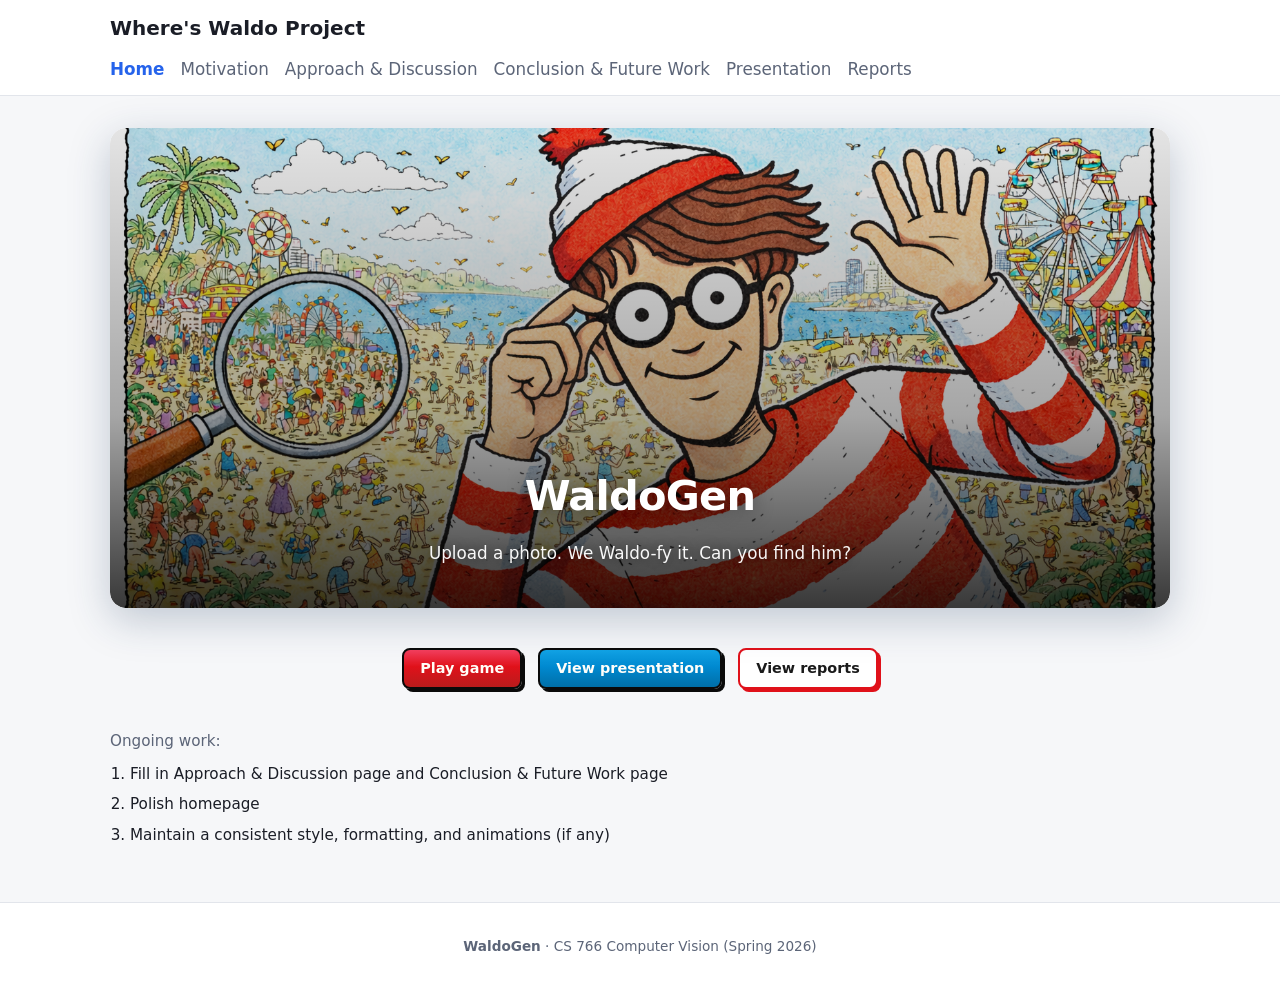
==== site/index.html @ 25983263 "final report/website" ====
<!DOCTYPE html>
<html lang="en">
<head>
  <meta charset="UTF-8" />
  <meta name="viewport" content="width=device-width, initial-scale=1" />
  <title>Home | WaldoGen</title>
  <link rel="icon" type="image/png" href="assets/tab.png?v=2" />
  <link rel="stylesheet" href="css/styles.css" />
</head>
<body>
  <header class="site-header">
    <div class="site-header-inner">
      <a class="logo" href="index.html">Where's Waldo Project</a>
      <nav aria-label="Main">
        <ul>
          <li><a href="index.html" class="active">Home</a></li>
          <li><a href="motivation.html">Motivation</a></li>
          <li><a href="approach.html">Approach &amp; Discussion</a></li>
          <li><a href="conclusion.html">Conclusion &amp; Future Work</a></li>
          <li><a href="presentation.html">Presentation</a></li>
          <li><a href="reports.html">Reports</a></li>
        </ul>
      </nav>
    </div>
  </header>

  <main class="page-home">
    <section class="banner" role="img" aria-label="WaldoGen project banner">
      <div class="banner-content">
        <h1>WaldoGen</h1>
        <p>Upload a photo. We Waldo-fy it. Can you find him?</p>
      </div>
    </section>

    <div class="home-actions">
      <a class="btn home-action-btn home-action-btn--play" href="../waldo-game/index.html">Play game</a>
      <a class="btn home-action-btn home-action-btn--presentation" href="presentation.html">View presentation</a>
      <a class="btn home-action-btn home-action-btn--reports" href="reports.html">View reports</a>
    </div>

    <div class="home-notes" aria-label="Project checklist">
      <p class="home-notes__lead">Ongoing work:</p>
      <ol class="home-notes__list">
        <li>Fill in Approach &amp; Discussion page and Conclusion &amp; Future Work page</li>
        <li>Polish homepage</li>
        <li>Maintain a consistent style, formatting, and animations (if any)</li>
      </ol>
    </div>
  </main>

  <footer class="site-footer">
    <p><strong>WaldoGen</strong> · CS 766 Computer Vision (Spring 2026)</p>
  </footer>
</body>
</html>
---- site/css/styles.css ----
:root {
  --bg: #f6f7f9;
  --surface: #ffffff;
  --text: #1a1d26;
  --muted: #5c6578;
  --accent: #2563eb;
  --accent-hover: #1d4ed8;
  --border: #e2e5eb;
  font-family: "Segoe UI", system-ui, -apple-system, sans-serif;
  line-height: 1.6;
}

*,
*::before,
*::after {
  box-sizing: border-box;
}

body {
  margin: 0;
  min-height: 100vh;
  display: flex;
  flex-direction: column;
  background: var(--bg);
  color: var(--text);
}

a {
  color: var(--accent);
  text-decoration: none;
}

a:hover {
  color: var(--accent-hover);
  text-decoration: underline;
}

.site-header {
  background: var(--surface);
  border-bottom: 1px solid var(--border);
  position: sticky;
  top: 0;
  z-index: 100;
}

.site-header-inner {
  max-width: 1100px;
  margin: 0 auto;
  padding: 0.75rem 1.25rem;
  display: flex;
  flex-wrap: wrap;
  align-items: center;
  justify-content: space-between;
  gap: 0.75rem;
}

.logo {
  font-weight: 700;
  font-size: 1.25rem;
  color: var(--text);
  text-decoration: none;
}

.logo:hover {
  color: var(--accent);
  text-decoration: none;
}

nav ul {
  list-style: none;
  margin: 0;
  padding: 0;
  display: flex;
  flex-wrap: wrap;
  gap: 0.35rem 1rem;
  align-items: center;
}

nav a {
  font-size: 1.05rem;
  color: var(--muted);
  text-decoration: none;
  padding: 0.25rem 0;
}

nav a:hover {
  color: var(--accent);
  text-decoration: none;
}

nav a.active {
  color: var(--accent);
  font-weight: 600;
}

main {
  flex: 1;
  max-width: 1100px;
  margin: 0 auto;
  padding: 2rem 1.25rem 3rem;
  width: 100%;
}

.banner {
  position: relative;
  border-radius: 16px;
  margin-bottom: 2.5rem;
  min-height: clamp(280px, 46vw, 480px);
  max-height: 520px;
  background-color: #1e3a5f;
  background-image: url("../assets/banner-waldo.png");
  background-repeat: no-repeat;
  background-size: cover;
  /* Slight vertical nudge (below 50%) so more of the upper part of the art stays in frame */
  background-position: center 14.3%;
  box-shadow: 0 12px 40px rgba(30, 58, 95, 0.25);
  overflow: hidden;
  display: flex;
  align-items: flex-end;
  justify-content: center;
}

.banner::after {
  content: "";
  position: absolute;
  inset: 0;
  background: linear-gradient(
    to top,
    rgba(0, 0, 0, 0.78) 0%,
    rgba(0, 0, 0, 0.35) 40%,
    rgba(0, 0, 0, 0.1) 100%
  );
  pointer-events: none;
  border-radius: inherit;
}

.banner-content {
  position: relative;
  z-index: 1;
  padding: 2.1rem 1.5rem 2.6rem;
  text-align: center;
  color: #fff;
  width: 100%;
}

.banner h1 {
  margin: 0 0 0.75rem;
  font-size: clamp(1.85rem, 4.5vw, 2.6rem);
  font-weight: 700;
  letter-spacing: -0.02em;
  text-shadow: 0 2px 20px rgba(0, 0, 0, 0.45);
}

.banner p {
  margin: 0 auto;
  max-width: 36rem;
  opacity: 0.96;
  font-size: 1.05rem;
  line-height: 1.5;
  text-shadow: 0 1px 12px rgba(0, 0, 0, 0.55);
}

.intro-grid {
  display: grid;
  grid-template-columns: 1fr 1fr;
  gap: 1.25rem;
  margin-bottom: 2rem;
}

@media (max-width: 720px) {
  .intro-grid {
    grid-template-columns: 1fr;
  }
}

.intro-card {
  background: var(--surface);
  border: 1px solid var(--border);
  border-radius: 12px;
  overflow: hidden;
  box-shadow: 0 4px 16px rgba(0, 0, 0, 0.06);
}

.intro-card img {
  display: block;
  width: 100%;
  height: 200px;
  object-fit: cover;
}

.intro-card .caption {
  padding: 1rem 1.15rem;
  font-size: 0.9rem;
  color: var(--muted);
}

.page-title {
  margin: 0 0 0.5rem;
  font-size: 1.85rem;
  letter-spacing: -0.02em;
}

.lead {
  color: var(--muted);
  font-size: 1.05rem;
  margin: 0 0 1.75rem;
  max-width: 42rem;
}

.content-block h2 {
  font-size: 1.15rem;
  margin: 1.75rem 0 0.65rem;
}

.content-block p,
.content-block ul {
  margin: 0 0 1rem;
  max-width: 42rem;
}

.content-block ul {
  padding-left: 1.25rem;
}

.doc-list {
  list-style: none;
  padding: 0;
  margin: 0;
}

.doc-list li {
  background: var(--surface);
  border: 1px solid var(--border);
  border-radius: 10px;
  padding: 1rem 1.25rem;
  margin-bottom: 0.75rem;
  display: flex;
  flex-wrap: wrap;
  align-items: baseline;
  justify-content: space-between;
  gap: 0.5rem;
}

.doc-list .meta {
  font-size: 0.85rem;
  color: var(--muted);
}

.btn {
  display: inline-block;
  background: var(--accent);
  color: #fff !important;
  padding: 0.45rem 1rem;
  border-radius: 8px;
  font-size: 0.9rem;
  font-weight: 600;
  text-decoration: none !important;
}

.btn:hover {
  background: var(--accent-hover);
  color: #fff !important;
  text-decoration: none !important;
}

.btn:disabled,
span.btn.disabled {
  background: #94a3b8;
  cursor: not-allowed;
  pointer-events: none;
}

.note {
  background: #eff6ff;
  border: 1px solid #bfdbfe;
  border-radius: 10px;
  padding: 1rem 1.15rem;
  font-size: 0.9rem;
  color: #1e40af;
  margin-top: 1.5rem;
  max-width: 42rem;
}

.site-footer {
  margin-top: auto;
  padding: 1.25rem;
  text-align: center;
  font-size: 0.85rem;
  color: var(--muted);
  border-top: 1px solid var(--border);
  background: var(--surface);
}

/* —— Subtitles: unified on-page (black) —— */
main h2 {
  color: var(--text);
}

/* —— Approach & discussion: two-column + pipeline grid —— */
.page-approach .page-title {
  margin-bottom: 1.25rem;
}

.page-approach__layout {
  display: grid;
  grid-template-columns: minmax(0, 1fr) 11.5rem;
  grid-template-areas: "main side";
  gap: 1.75rem 1.5rem;
  align-items: start;
  max-width: 1100px;
  margin: 0 auto;
}

.page-approach__body {
  grid-area: main;
  min-width: 0;
}

.page-approach__layout .pipeline-outline {
  grid-area: side;
}

.page-approach .pipeline-overview {
  position: relative;
  margin-bottom: 2.75rem;
  padding: 0;
  border: 2px solid #94a3b8;
  border-radius: 1rem;
  background: #ffffff;
  box-shadow: 0 4px 24px rgba(15, 23, 42, 0.06);
  scroll-margin-top: 5rem;
  overflow: hidden;
}

/* Waldo “shirt” stripe: horizontal red / white like the books */
.page-approach .pipeline-overview::before {
  content: "";
  display: block;
  height: 0.7rem;
  background: repeating-linear-gradient(90deg, #e0111a 0 0.5rem, #ffffff 0.5rem 1rem);
  border-bottom: 1px solid #0a0a0a;
}

.page-approach .pipeline-overview-title {
  margin: 0;
  padding: 1.15rem 1.35rem 0.4rem;
  font-size: 1.4rem;
  letter-spacing: -0.02em;
  font-weight: 800;
  color: #1c1917;
  text-shadow: 1px 1px 0 rgba(255, 255, 255, 0.9);
  background: linear-gradient(180deg, #e8f6fc 0%, #ffffff 100%);
}

/* Inside Method overview “card” */
.page-approach .pipeline-overview .pipeline-grid {
  margin: 0 auto 1.15rem;
  width: 100%;
  max-width: min(54rem, calc(100% - 1.4rem));
}

.pipeline-grid {
  /* Waldo palette; only .pipeline-overview card uses gray—inner lines stay black */
  --waldo-red: #e0111a;
  --waldo-red-mid: #c40e1a;
  --waldo-denim: #0089d0;
  --waldo-denim-dark: #006fa8;
  --waldo-ink: #0a0a0a;
  --pipe-ink: #1c1917;
  --pipe-bump: 3px 3px 0 0;
  position: relative;
  display: grid;
  grid-template-columns: minmax(0, 0.88fr) minmax(0, 1.18fr) minmax(0, 0.92fr);
  grid-template-areas:
    "a b c"
    "d e f";
  column-gap: 0.5rem;
  row-gap: 4.25rem;
  min-height: 22rem;
  margin: 0;
  padding: 3.1rem 1.1rem 3.35rem 1.1rem;
  border-radius: 0 0 0.75rem 0.75rem;
  border: 1px solid var(--waldo-ink);
  /* Horizontal shirt stripes + light paper */
  background:
    repeating-linear-gradient(180deg, #ffffff 0 8px, rgba(224, 17, 26, 0.09) 8px 16px),
    linear-gradient(180deg, #f0f9ff 0%, #fffafb 50%, #ffffff 100%);
  box-shadow: inset 0 1px 0 rgba(255, 255, 255, 0.9);
  overflow: visible;
  isolation: isolate;
}

/* Soft light mask */
.pipeline-grid::before {
  content: "";
  position: absolute;
  z-index: 0;
  inset: 0;
  border-radius: inherit;
  background: radial-gradient(ellipse 100% 65% at 50% 20%, rgba(255, 255, 255, 0.55) 0%, transparent 60%);
  pointer-events: none;
}

/* Path: black outer stroke + “candy” red/white (Waldo) */
.pipeline-grid::after {
  content: "";
  position: absolute;
  z-index: 0;
  inset: 0;
  border-radius: inherit;
  /* Black outer, white mid, crimson center */
  background-image: url("data:image/svg+xml,%3Csvg xmlns='http://www.w3.org/2000/svg' viewBox='0%200%20400%20320'%20fill='none'%3E%3Cpath%20d='M%2020%2085%20Q%20200%2024%20380%2085'%20stroke='%230a0a0a'%20stroke-width='7'%20stroke-linecap='round'/%3E%3Cpath%20d='M%2020%2085%20Q%20200%2024%20380%2085'%20stroke='%23ffffff'%20stroke-width='4.5'%20stroke-linecap='round'/%3E%3Cpath%20d='M%2020%2085%20Q%20200%2024%20380%2085'%20stroke='%23e0111a'%20stroke-width='2.2'%20stroke-linecap='round'/%3E%3Cpath%20d='M%20380%2085%20C%20402%20165%20125%20155%2018%20258'%20stroke='%230a0a0a'%20stroke-width='7'%20stroke-linecap='round'/%3E%3Cpath%20d='M%20380%2085%20C%20402%20165%20125%20155%2018%20258'%20stroke='%23ffffff'%20stroke-width='4.5'%20stroke-linecap='round'/%3E%3Cpath%20d='M%20380%2085%20C%20402%20165%20125%20155%2018%20258'%20stroke='%23e0111a'%20stroke-width='2.2'%20stroke-linecap='round'/%3E%3Cpath%20d='M%2018%20258%20Q%20200%20212%20382%20258'%20stroke='%230a0a0a'%20stroke-width='7'%20stroke-linecap='round'/%3E%3Cpath%20d='M%2018%20258%20Q%20200%20212%20382%20258'%20stroke='%23ffffff'%20stroke-width='4.5'%20stroke-linecap='round'/%3E%3Cpath%20d='M%2018%20258%20Q%20200%20212%20382%20258'%20stroke='%23e0111a'%20stroke-width='2.2'%20stroke-linecap='round'/%3E%3C/svg%3E");
  background-repeat: no-repeat;
  background-size: 100% 100%;
  background-position: center;
  pointer-events: none;
  opacity: 0.88;
}

.pipeline-grid .pipe-node {
  position: relative;
  z-index: 1;
  display: flex;
  align-items: center;
  justify-content: center;
  min-height: 2.85rem;
  min-width: 0;
  padding: 0.7rem 0.7rem 0.75rem;
  font-size: 0.88rem;
  font-weight: 700;
  text-align: center;
  line-height: 1.2;
  letter-spacing: 0.02em;
  color: var(--pipe-ink) !important;
  border: 2px solid var(--waldo-ink);
  border-radius: 0.9rem;
  background: #ffffff;
  background-image: repeating-linear-gradient(180deg, #ffffff 0 5px, rgba(224, 17, 26, 0.06) 5px 10px);
  box-shadow: 3px 3px 0 0 var(--waldo-ink);
  text-shadow: none;
  transition: transform 0.22s ease, box-shadow 0.22s ease;
  cursor: default;
  justify-self: center;
}

/* Step badge — round “Waldo glasses” vibe */
.pipeline-grid .pipe-node::after {
  content: attr(data-pipe-idx);
  position: absolute;
  top: -0.5rem;
  right: -0.45rem;
  min-width: 1.3rem;
  height: 1.3rem;
  padding: 0 0.2rem;
  line-height: 1.2rem;
  text-align: center;
  font-size: 0.6rem;
  font-weight: 800;
  font-family: ui-rounded, "Segoe UI", system-ui, sans-serif;
  color: #ffffff;
  background: var(--waldo-red);
  border: 1px solid var(--waldo-ink);
  border-radius: 0.35rem;
  box-shadow: 0 1px 0 rgba(255, 255, 255, 0.4) inset, 0 0 0 1px #ffffff, 2px 2px 0 var(--waldo-ink);
  z-index: 2;
  pointer-events: none;
}

/* I/O (Input / Output) + tappable: white, red top bar, shirt stripes, black text */
.pipeline-grid a.pipe-node,
.pipeline-grid span.pipe-node--io.pipe-node--a,
.pipeline-grid span.pipe-node--io.pipe-node--f {
  color: var(--pipe-ink) !important;
  text-shadow: none;
  background:
    linear-gradient(180deg, var(--waldo-red) 0, var(--waldo-red) 3px, #ffffff 3px, #ffffff 100%),
    repeating-linear-gradient(90deg, #ffffff 0 6px, rgba(224, 17, 26, 0.12) 6px 12px);
  background-size: 100% 100%, auto;
}

.pipeline-grid a.pipe-node {
  text-decoration: none !important;
  cursor: pointer;
  --pipe-bump: 5px 5px 0 0;
}

a.pipe-node:hover {
  z-index: 3;
  filter: none;
}

a.pipe-node:focus-visible {
  outline: 3px solid #38bdf8;
  outline-offset: 2px;
}

/* —— Per-step: gentle card radius + pinboard nudge —— */
.pipe-node--a {
  grid-area: a;
  justify-self: start;
  margin-left: 0.1rem;
  border-radius: 1rem;
  transform: translate(-6px, 10px) rotate(-3deg);
  box-shadow: 3px 3px 0 0 var(--waldo-ink);
}

.pipe-node--b {
  grid-area: b;
  border-radius: 1rem;
  transform: translate(8px, -10px) rotate(2.5deg);
  box-shadow: 3px 3px 0 0 var(--waldo-ink);
}

.pipe-node--c {
  grid-area: c;
  justify-self: end;
  margin-right: 0.15rem;
  border-radius: 1rem;
  transform: translate(2px, 4px) rotate(-2deg);
  box-shadow: 3px 3px 0 0 var(--waldo-ink);
}

.pipe-node--d {
  grid-area: d;
  justify-self: start;
  border-radius: 1rem;
  transform: translate(-2px, 2px) rotate(2.5deg);
  box-shadow: 3px 3px 0 0 var(--waldo-ink);
}

.pipe-node--e {
  grid-area: e;
  border-radius: 1rem;
  transform: translate(-6px, -4px) rotate(-2.5deg);
  box-shadow: 3px 3px 0 0 var(--waldo-ink);
}

.pipe-node--f {
  grid-area: f;
  justify-self: end;
  border-radius: 1rem;
  min-width: 5.2rem;
  transform: translate(6px, 0) rotate(2.5deg) scale(1.02);
  box-shadow: 3px 3px 0 0 var(--waldo-ink);
}

a.pipe-node--b:hover {
  transform: translate(8px, -12px) rotate(2.5deg) scale(1.08);
  box-shadow: 4px 4px 0 0 var(--waldo-ink);
}
a.pipe-node--c:hover {
  transform: translate(2px, 2px) rotate(-2deg) scale(1.08);
  box-shadow: 4px 4px 0 0 var(--waldo-ink);
}
a.pipe-node--d:hover {
  transform: translate(-2px, 0) rotate(2.5deg) scale(1.08);
  box-shadow: 4px 4px 0 0 var(--waldo-ink);
}
a.pipe-node--e:hover {
  transform: translate(-6px, -6px) rotate(-2.5deg) scale(1.08);
  box-shadow: 4px 4px 0 0 var(--waldo-ink);
}
a.pipe-node--f:hover {
  transform: translate(6px, -2px) rotate(2.5deg) scale(1.1);
  box-shadow: 4px 4px 0 0 var(--waldo-ink);
}

@media (prefers-reduced-motion: reduce) {
  .pipeline-grid .pipe-node,
  a.pipe-node--b:hover,
  a.pipe-node--c:hover,
  a.pipe-node--d:hover,
  a.pipe-node--e:hover,
  a.pipe-node--f:hover {
    transform: none;
    filter: none;
  }

  .pipeline-grid .pipe-node {
    transition: none;
  }

  .pipeline-grid .pipe-node--a,
  .pipeline-grid .pipe-node--b,
  .pipeline-grid .pipe-node--c,
  .pipeline-grid .pipe-node--d,
  .pipeline-grid .pipe-node--e,
  .pipeline-grid .pipe-node--f {
    box-shadow: 0 4px 16px rgba(15, 23, 42, 0.09);
    justify-self: center;
    margin-left: 0;
    margin-right: 0;
  }

  a.pipe-node:hover {
    box-shadow: 0 6px 18px rgba(15, 23, 42, 0.1);
  }
}

.section-placeholder {
  margin: 0 0 1.1rem;
  color: var(--text);
  font-size: 0.98rem;
}

.approach-sections {
  min-width: 0;
}

/* Full width of the main column (not 40rem/42rem) so text matches motivation after fix */
.page-approach__body .ar-section p,
.page-approach__body .section-lead,
.page-approach__body .section-placeholder {
  max-width: 100%;
}

.page-conclusion p,
.page-conclusion .placeholder-sub,
.page-conclusion h2,
.page-conclusion h1.page-title {
  max-width: 100%;
}

.pipeline-outline {
  position: sticky;
  top: 4.75rem;
  z-index: 20;
  width: 11.5rem;
  max-width: 100%;
  padding: 0.95rem 1.05rem;
  background: var(--surface);
  border: 1px solid var(--border);
  border-radius: 14px;
  box-shadow: 0 2px 16px rgba(0, 0, 0, 0.05);
  align-self: start;
}

.pipeline-outline-title {
  margin: 0 0 0.5rem;
  font-size: 0.7rem;
  text-transform: uppercase;
  letter-spacing: 0.06em;
  color: var(--text);
  font-weight: 600;
  opacity: 0.75;
}

.pipeline-outline-list {
  list-style: none;
  margin: 0;
  padding: 0;
  font-size: 0.9rem;
  line-height: 1.5;
}

.pipeline-outline-list li {
  margin: 0.35rem 0 0;
}

.pipeline-outline-list li:first-child {
  margin-top: 0;
}

.pipeline-outline-list a {
  color: var(--text);
  text-decoration: none;
  display: inline-block;
  padding: 0.15rem 0;
  border-left: 3px solid transparent;
  margin-left: -0.2rem;
  padding-left: 0.2rem;
  transition: color 0.15s, border-color 0.15s;
}

.pipeline-outline-list a:hover {
  color: var(--accent);
}

.pipeline-outline-list a.is-active {
  color: var(--accent);
  font-weight: 600;
  border-left-color: var(--accent);
}

@media (max-width: 900px) {
  .page-approach__layout {
    grid-template-columns: 1fr;
    grid-template-areas: "side" "main";
    gap: 1.5rem;
  }

  .page-approach__body {
    grid-area: main;
  }

  .page-approach__layout .pipeline-outline {
    grid-area: side;
  }

  .pipeline-outline {
    position: static;
    width: 100%;
    top: auto;
  }
}

@media (max-width: 640px) {
  .pipeline-grid {
    grid-template-columns: 1fr 1fr;
    grid-template-areas:
      "a b"
      "c c"
      "d e"
      "f f";
    column-gap: 0.75rem;
    row-gap: 1.5rem;
    min-height: 24rem;
    padding: 2rem 0.9rem 2.25rem;
  }

  .page-approach .pipeline-overview .pipeline-grid {
    margin: 0 0.4rem 0.9rem;
  }

  .pipeline-grid::after {
    opacity: 0.42;
  }

  .pipe-node--a { grid-area: a; }
  .pipe-node--b { grid-area: b; }
  .pipe-node--c { grid-area: c; }
  .pipe-node--d { grid-area: d; }
  .pipe-node--e { grid-area: e; }
  .pipe-node--f { grid-area: f; }

  .pipe-node--c,
  .pipe-node--f {
    justify-self: center;
    max-width: 14rem;
  }
}

.ar-section {
  scroll-margin-top: 5rem;
  padding: 0.5rem 0 2rem;
}

.ar-section h2 {
  font-size: 1.4rem;
  margin: 0 0 0.6rem;
  letter-spacing: -0.02em;
}

.section-lead {
  color: var(--muted);
  max-width: 40rem;
  margin: 0 0 1.25rem;
}

.stage-gallery {
  display: grid;
  grid-template-columns: repeat(auto-fit, minmax(200px, 1fr));
  gap: 1rem;
  margin: 0 0 1rem;
  align-items: start;
}

.stage-gallery figure,
.stage-gallery-triple figure,
.stage-gallery-single figure {
  margin: 0;
  border-radius: 10px;
  overflow: hidden;
  border: 1px solid var(--border);
  background: var(--surface);
  box-shadow: 0 2px 12px rgba(0, 0, 0, 0.05);
}

.stage-gallery img {
  display: block;
  width: 100%;
  height: auto;
  vertical-align: middle;
}

.stage-gallery-triple {
  grid-template-columns: repeat(auto-fit, minmax(180px, 1fr));
}

.stage-gallery-single {
  max-width: 48rem;
}

.section-spacer {
  min-height: 6rem;
  margin-top: 1.5rem;
  border: 1px dashed var(--border);
  border-radius: 8px;
  background: repeating-linear-gradient(
    -45deg,
    transparent,
    transparent 8px,
    rgba(0, 0, 0, 0.02) 8px,
    rgba(0, 0, 0, 0.02) 16px
  );
}

/* —— Home: Waldo-style actions + notes (body text width = standard 42rem) —— */
.page-home .home-actions {
  display: flex;
  flex-wrap: wrap;
  gap: 0.85rem 1rem;
  align-items: center;
  justify-content: center;
  margin: 0 0 2.5rem;
}

.page-home .home-action-btn {
  text-decoration: none !important;
  color: #fffef9 !important;
  font-weight: 600;
  border: 2px solid #0a0a0a;
  box-shadow: 3px 3px 0 0 #0a0a0a;
  transition: transform 0.16s ease, box-shadow 0.16s ease, filter 0.16s ease;
}

.page-home .home-action-btn:hover {
  transform: translate(-1px, -1px);
  box-shadow: 4px 4px 0 0 #0a0a0a;
  text-decoration: none !important;
  filter: brightness(1.04);
  color: #fffef9 !important;
}

.page-home .home-action-btn--play {
  background: linear-gradient(180deg, #f43f5e 0%, #e0111a 45%, #b91c1c 100%);
}

.page-home .home-action-btn--presentation {
  background: linear-gradient(180deg, #12a4e6 0%, #0089d0 45%, #006fa8 100%);
}

.page-home .home-action-btn--reports {
  background: #fff;
  color: #1a1a1a !important;
  border-color: #e0111a;
  box-shadow: 3px 3px 0 0 #e0111a;
}

.page-home .home-action-btn--reports:hover {
  color: #1a1a1a !important;
}

.page-home .home-notes {
  max-width: 42rem;
  color: var(--text);
  font-size: 0.95rem;
  line-height: 1.6;
  margin: 0;
}

.page-home .home-notes__lead {
  margin: 0 0 0.5rem;
  color: var(--muted);
}

.page-home .home-notes__list {
  margin: 0;
  padding-left: 1.25rem;
}

.page-home .home-notes__list li {
  margin-bottom: 0.4rem;
}

/* —— Motivation: full-width text in same main column as other pages; book + lightbox —— */
.motivation-layout {
  display: grid;
  grid-template-columns: 1fr;
  gap: 2.25rem;
  margin-top: 0.5rem;
  max-width: 100%;
}

/* Same max-width as main (1100px) from global `main` — do not widen the shell */
.page-motivation .content-block p,
.page-motivation .content-block ul {
  max-width: 100%;
}

.page-motivation .motivation-reference .section-lead,
.page-motivation .motivation-reference-lead {
  max-width: 100%;
  margin: 0 0 0.75rem;
  font-size: 0.95rem;
}

.motivation-book-grid {
  display: grid;
  grid-template-columns: repeat(auto-fit, minmax(200px, 1fr));
  gap: 1rem;
  margin-top: 0.5rem;
  align-items: start;
}

.motivation-book-grid figure,
.book-thumb {
  margin: 0;
  width: 100%;
  border-radius: 10px;
  overflow: hidden;
  border: 1px solid var(--border);
  background: var(--surface);
  box-shadow: 0 6px 20px rgba(0, 0, 0, 0.12);
  display: flex;
  flex-direction: column;
  align-self: start;
  height: auto;
  min-height: 0;
}

.book-thumb__media {
  position: relative;
  flex: 0 0 auto;
  width: 100%;
  height: 220px;
  overflow: hidden;
  background: #111;
  min-height: 0;
}

.book-thumb__enlarge {
  position: absolute;
  top: 0.4rem;
  right: 0.4rem;
  z-index: 2;
  display: flex;
  align-items: center;
  justify-content: center;
  width: 2rem;
  height: 2rem;
  margin: 0;
  padding: 0;
  border: 1px solid rgba(255, 255, 255, 0.4);
  border-radius: 8px;
  background: rgba(0, 0, 0, 0.45);
  color: #fff;
  cursor: pointer;
  transition: background 0.15s, transform 0.15s;
}

.book-thumb__enlarge:hover {
  background: rgba(0, 0, 0, 0.7);
  transform: scale(1.05);
}

.book-thumb__enlarge:focus-visible {
  outline: 2px solid var(--accent);
  outline-offset: 2px;
}

.motivation-book-grid img,
.book-thumb__img {
  display: block;
  width: 100%;
  height: 100%;
  object-fit: cover;
  object-position: top center;
  max-height: none;
  vertical-align: middle;
}

.motivation-book-grid figcaption,
.book-thumb figcaption {
  flex: 0 0 32px;
  display: flex;
  align-items: center;
  box-sizing: border-box;
  height: 32px;
  min-height: 32px;
  max-height: 32px;
  padding: 0 0.65rem;
  font-size: 0.8rem;
  line-height: 1;
  color: #e5e5e5;
  background: #1a1a1a;
  white-space: nowrap;
  overflow: hidden;
  text-overflow: ellipsis;
  margin: 0;
  border: 0;
}

/* Full-screen view: dark mask (click to close) + centered image */
.lightbox[hidden] {
  display: none !important;
}

.lightbox {
  position: fixed;
  inset: 0;
  z-index: 2000;
  display: flex;
  align-items: center;
  justify-content: center;
  padding: 1.5rem;
}

.lightbox__backdrop {
  position: absolute;
  inset: 0;
  z-index: 0;
  margin: 0;
  padding: 0;
  border: 0;
  background: rgba(0, 0, 0, 0.78);
  cursor: pointer;
  appearance: none;
}

.lightbox__img {
  position: relative;
  z-index: 1;
  max-width: min(95vw, 1200px);
  max-height: 90vh;
  width: auto;
  height: auto;
  object-fit: contain;
  border-radius: 4px;
  box-shadow: 0 12px 48px rgba(0, 0, 0, 0.5);
}

/* —— Media —— */
.video-wrap {
  margin: 1.25rem 0;
  max-width: 100%;
  border-radius: 12px;
  overflow: hidden;
  border: 1px solid var(--border);
  background: #0f172a;
  box-shadow: 0 8px 28px rgba(0, 0, 0, 0.1);
}

.video-wrap video {
  display: block;
  width: 100%;
  height: auto;
  vertical-align: middle;
}

/* —— Presentation: centered video under slides card —— */
.page-presentation .presentation-video-section {
  margin-top: 2rem;
  text-align: left;
}

.page-presentation .presentation-video-section h2 {
  text-align: left;
  margin-bottom: 0.75rem;
}

.page-presentation .presentation-video-section .video-wrap--compact {
  margin: 0.35rem auto 0;
}

/* Presentation video: between “small” and full-width */
.video-wrap--compact {
  max-width: min(100%, 42rem);
  margin: 0.75rem 0 0;
  background: #0b1220;
}

.video-wrap--compact video {
  display: block;
  max-height: 360px;
  width: 100%;
  object-fit: contain;
  background: #000;
}

.placeholder-sub {
  min-height: 2.5rem;
  margin: 0.75rem 0 1.5rem;
  border-bottom: 1px dashed var(--border);
  color: var(--muted);
  font-size: 0.95rem;
}
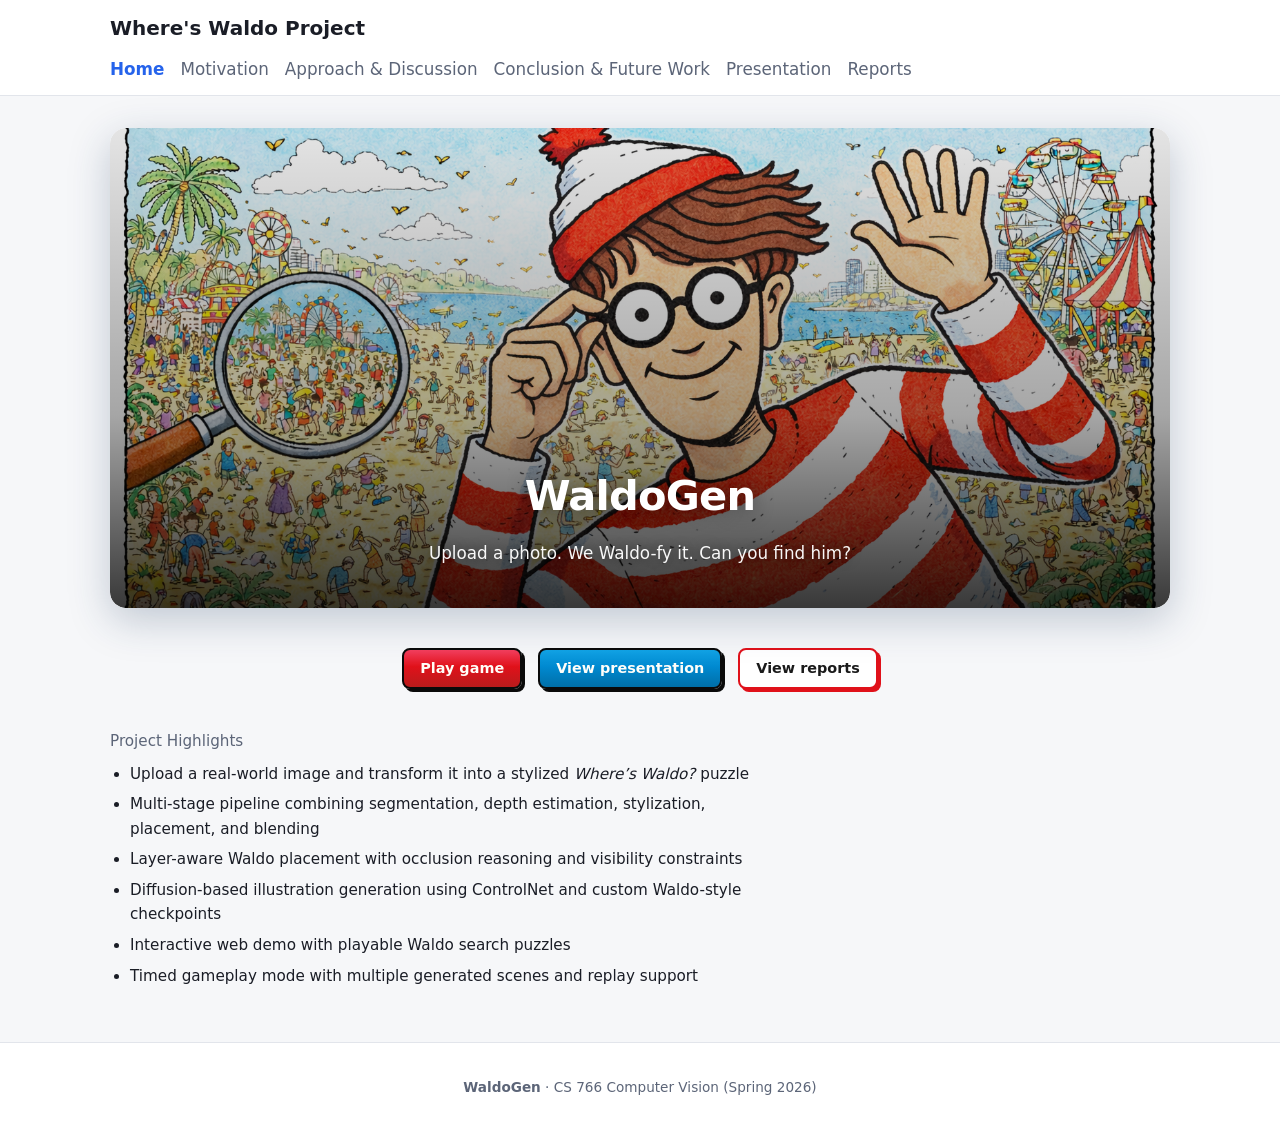
==== commit 7bef741d: "Update index.html" ====
--- a/site/index.html
+++ b/site/index.html
@@ -39,12 +39,15 @@
     </div>
 
     <div class="home-notes" aria-label="Project checklist">
-      <p class="home-notes__lead">Ongoing work:</p>
-      <ol class="home-notes__list">
-        <li>Fill in Approach &amp; Discussion page and Conclusion &amp; Future Work page</li>
-        <li>Polish homepage</li>
-        <li>Maintain a consistent style, formatting, and animations (if any)</li>
-      </ol>
+      <p class="home-notes__lead">Project Highlights</p>
+      <ul class="home-notes__list">
+        <li>Upload a real-world image and transform it into a stylized <em>Where’s Waldo?</em> puzzle</li>
+        <li>Multi-stage pipeline combining segmentation, depth estimation, stylization, placement, and blending</li>
+        <li>Layer-aware Waldo placement with occlusion reasoning and visibility constraints</li>
+        <li>Diffusion-based illustration generation using ControlNet and custom Waldo-style checkpoints</li>
+        <li>Interactive web demo with playable Waldo search puzzles</li>
+        <li>Timed gameplay mode with multiple generated scenes and replay support</li>
+      </ul>
     </div>
   </main>
 
--- a/site/css/styles.css
+++ b/site/css/styles.css
@@ -791,18 +791,45 @@
   max-width: 48rem;
 }
 
-.section-spacer {
-  min-height: 6rem;
-  margin-top: 1.5rem;
-  border: 1px dashed var(--border);
-  border-radius: 8px;
-  background: repeating-linear-gradient(
-    -45deg,
-    transparent,
-    transparent 8px,
-    rgba(0, 0, 0, 0.02) 8px,
-    rgba(0, 0, 0, 0.02) 16px
-  );
+.stylization-pipelines {
+  display: flex;
+  flex-direction: column;
+  gap: 1.75rem;
+  margin: 0.35rem 0 0;
+}
+
+.stylization-pipelines + p {
+  margin-top: 1.25rem;
+}
+
+.stylization-block > p {
+  margin: 0 0 1rem;
+}
+
+.stylization-figure {
+  margin: 0 auto;
+  max-width: 36rem;
+  text-align: center;
+}
+
+.stylization-figure img {
+  display: block;
+  width: 100%;
+  height: auto;
+  margin: 0 auto;
+}
+
+.stylization-figure figcaption {
+  margin: 0.5rem 0 0;
+  font-size: 0.9rem;
+  line-height: 1.45;
+  color: var(--muted);
+  font-weight: 400;
+}
+
+.page-motivation cite,
+.page-approach cite {
+  font-style: italic;
 }
 
 /* —— Home: Waldo-style actions + notes (body text width = standard 42rem) —— */
